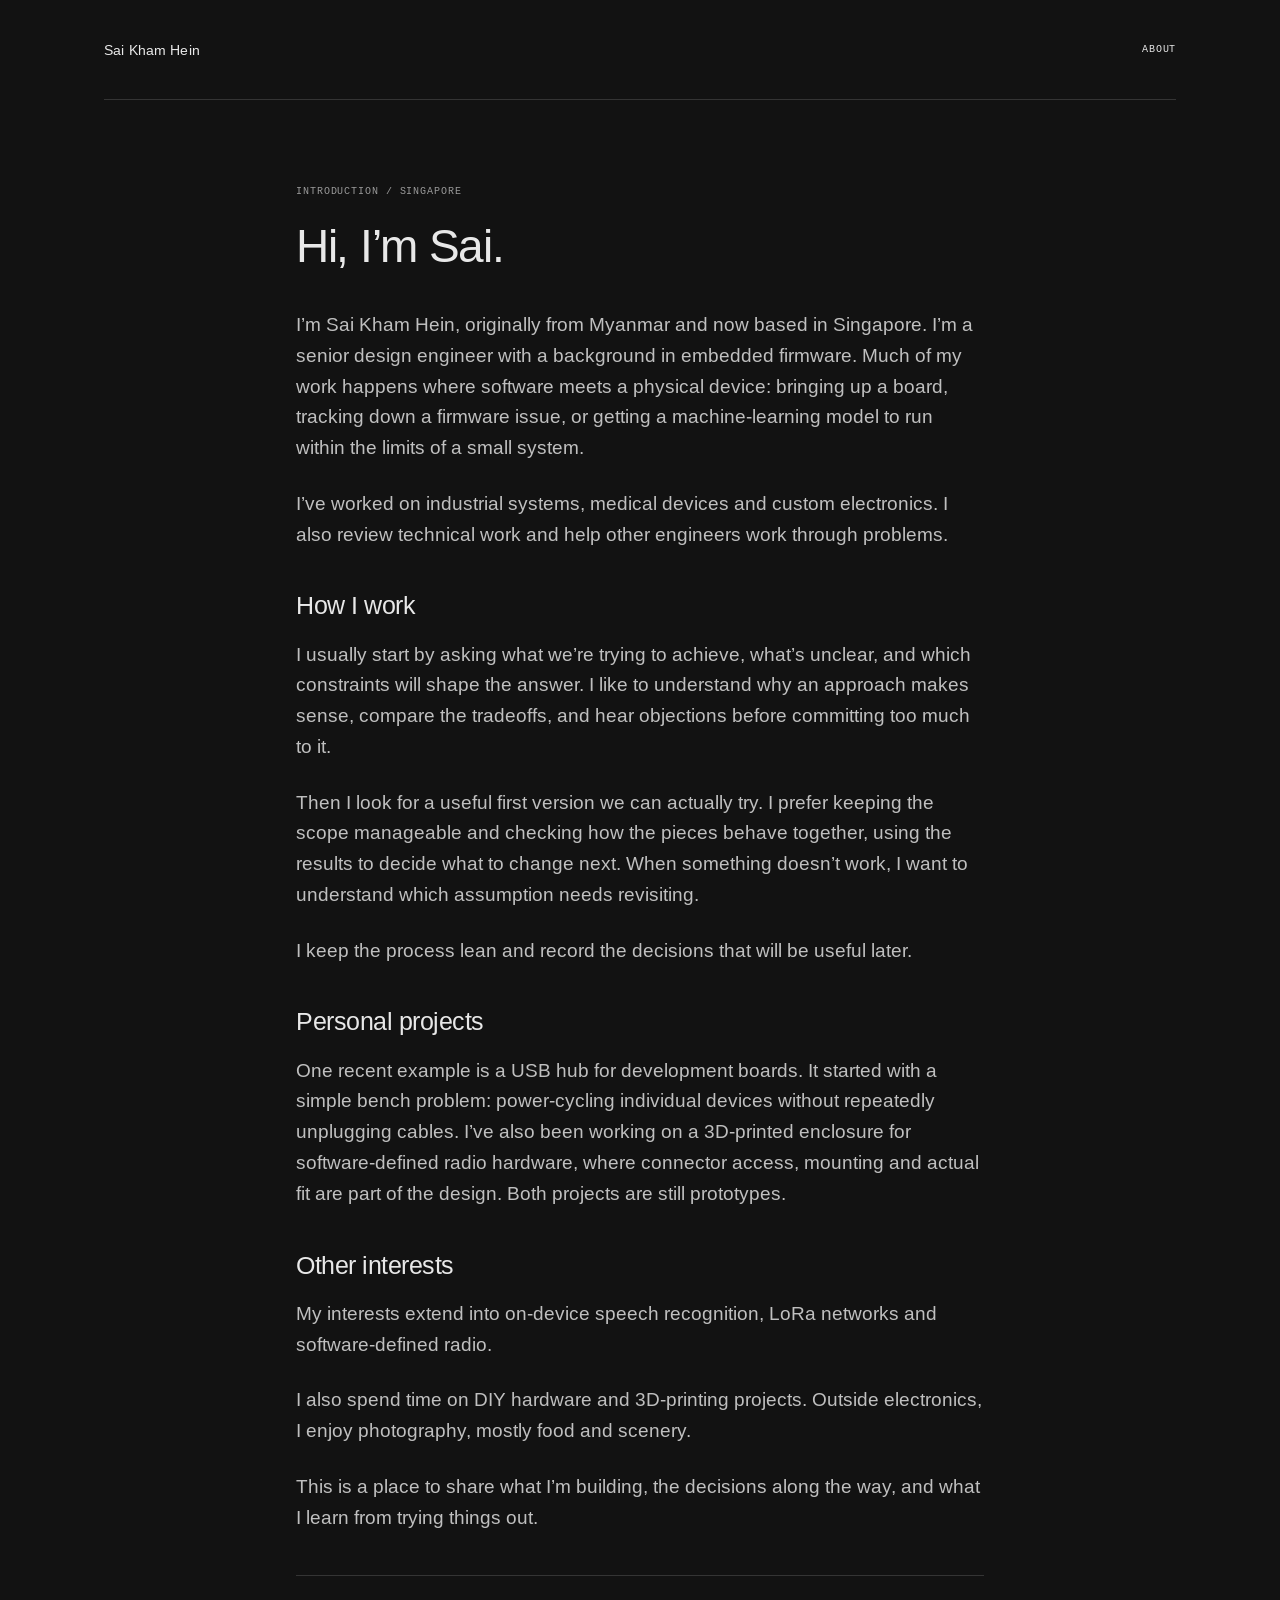
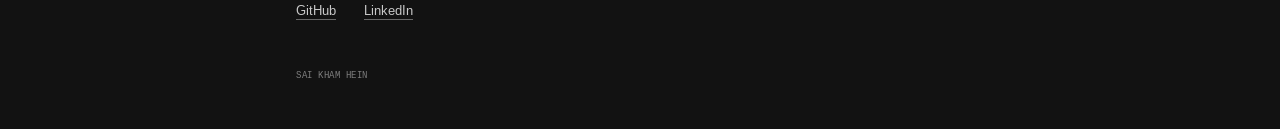
==== index.html @ 7e3204f0 "Publish reviewed personal introduction" ====
<!doctype html>
<html lang="en">
<head>
<meta charset="utf-8">
<meta name="viewport" content="width=device-width, initial-scale=1">
<meta name="color-scheme" content="dark">
<meta name="description" content="Sai Kham Hein is a senior design engineer based in Singapore, working across hardware, embedded firmware and Edge AI.">
<title>Sai Kham Hein · About</title>
<link rel="stylesheet" href="./styles.css">
</head>
<body>
<a class="skip-link" href="#about">Skip to introduction</a>
<header class="site-header">
  <a class="name" href="./">Sai Kham Hein</a>
  <nav aria-label="Main navigation"><a class="current" href="#about" aria-current="page">About</a></nav>
</header>
<main id="about" tabindex="-1">
  <article aria-labelledby="intro-title">
    <div class="meta">Introduction / Singapore</div>
    <h1 id="intro-title">Hi, I’m Sai.</h1>
    <p>I’m Sai Kham Hein, originally from Myanmar and now based in Singapore. I’m a senior design engineer with a background in embedded firmware. Much of my work happens where software meets a physical device: bringing up a board, tracking down a firmware issue, or getting a machine-learning model to run within the limits of a small system.</p>
    <p>I’ve worked on industrial systems, medical devices and custom electronics. I also review technical work and help other engineers work through problems.</p>
    <h2>How I work</h2>
    <p>I usually start by asking what we’re trying to achieve, what’s unclear, and which constraints will shape the answer. I like to understand why an approach makes sense, compare the tradeoffs, and hear objections before committing too much to it.</p>
<p>Then I look for a useful first version we can actually try. I prefer keeping the scope manageable and checking how the pieces behave together, using the results to decide what to change next. When something doesn’t work, I want to understand which assumption needs revisiting.</p>
<p>I keep the process lean and record the decisions that will be useful later.</p>
    <h2>Personal projects</h2>
    <p>One recent example is a USB hub for development boards. It started with a simple bench problem: power-cycling individual devices without repeatedly unplugging cables. I’ve also been working on a 3D-printed enclosure for software-defined radio hardware, where connector access, mounting and actual fit are part of the design. Both projects are still prototypes.</p>
    <h2>Other interests</h2>
    <p>My interests extend into on-device speech recognition, LoRa networks and software-defined radio.</p>
    <p>I also spend time on DIY hardware and 3D-printing projects. Outside electronics, I enjoy photography, mostly food and scenery.</p>
    <p>This is a place to share what I’m building, the decisions along the way, and what I learn from trying things out.</p>

    <footer class="article-footer">
      <nav class="links" aria-label="Find Sai online">
        <a href="https://github.com/saikhamhein">GitHub</a>
        <a href="https://www.linkedin.com/in/sai-kham-hein-118b35216/">LinkedIn</a>
      </nav>
      <div class="end">Sai Kham Hein</div>
    </footer>
  </article>
</main>
</body>
</html>
---- styles.css ----
@font-face {
  font-family: "Reading";
  src: url("./assets/fonts/LiberationSans-Regular.ttf") format("truetype");
  font-style: normal;
  font-weight: 400;
  font-display: swap;
}
@font-face {
  font-family: "Note";
  src: url("./assets/fonts/LiberationMono-Regular.ttf") format("truetype");
  font-style: normal;
  font-weight: 400;
  font-display: swap;
}
:root {
  color-scheme: dark;
  --background: #121212;
  --heading: #e8e8e8;
  --body: #bfbfbf;
  --metadata: #9b9b9b;
  --rule: #343434;
  --link: #c9c9c9;
  --underline: #686868;
  --footer: #808080;
}
* { box-sizing: border-box; }
html { margin: 0; scroll-padding-top: 24px; }
body {
  margin: 0;
  background: var(--background);
  color: var(--heading);
  font-family: "Reading", Arial, Helvetica, sans-serif;
  -webkit-text-size-adjust: 100%;
}
a { color: inherit; }
a:focus-visible { outline: 2px solid var(--heading); outline-offset: 6px; }
a:hover { color: #fff; }
::selection { background: #dedede; color: #121212; }
.skip-link {
  position: absolute;
  top: -80px;
  left: 24px;
  z-index: 2;
  padding: 12px 16px;
  background: var(--heading);
  color: var(--background);
}
.skip-link:focus { top: 12px; color: var(--background); }
.site-header {
  min-height: 100px;
  margin: 0 auto;
  max-width: 1232px;
  width: calc(100% - 208px);
  display: flex;
  justify-content: space-between;
  align-items: center;
  gap: 24px;
  border-bottom: 1px solid var(--rule);
}
.name { display: inline-flex; align-items: center; min-height: 44px; font-size: 14px; letter-spacing: .01em; text-decoration: none; }
.site-header nav a {
  display: inline-flex;
  align-items: center;
  min-height: 44px;
  font: 10px "Note", "Courier New", monospace;
  letter-spacing: .075em;
  text-transform: uppercase;
  text-decoration: none;
}
main { width: min(688px, calc(100% - 48px)); margin: 86px auto 0; }
main:focus { outline: none; }
.meta {
  font: 10px "Note", "Courier New", monospace;
  letter-spacing: .09em;
  color: var(--metadata);
  margin-bottom: 24px;
  text-transform: uppercase;
}
h1 {
  font-size: 46px;
  font-weight: 400;
  letter-spacing: -.028em;
  line-height: 1.13;
  margin: 0 0 37px;
}
h2 { font-size: 25px; font-weight: 400; letter-spacing: -.02em; line-height: 1.25; margin: 40px 0 18px; }
p { font-size: 19px; line-height: 1.62; margin: 0 0 25px; color: var(--body); }
.links {
  margin-top: 42px;
  padding-top: 12px;
  border-top: 1px solid var(--rule);
  display: flex;
  flex-wrap: wrap;
  gap: 0 28px;
  font-size: 13px;
}
.links a {
  display: inline-flex;
  align-items: center;
  min-height: 44px;
  color: var(--link);
  text-decoration: underline;
  text-underline-offset: 4px;
  text-decoration-color: var(--underline);
}
.links a:hover { color: #fff; text-decoration-color: currentColor; }
.end {
  font: 9px "Note", "Courier New", monospace;
  letter-spacing: .06em;
  color: var(--footer);
  margin-top: 39px;
  margin-bottom: 48px;
  text-transform: uppercase;
}
@media (max-width: 760px) {
  .site-header { width: calc(100% - 48px); min-height: 79px; }
  .name { font-size: 12px; }
  .site-header nav a { font-size: 9px; }
  main { margin-top: 45px; }
  .meta { font-size: 9px; margin-bottom: 20px; }
  h1 { font-size: 34px; margin-bottom: 28px; }
  h2 { font-size: 22px; margin-top: 34px; margin-bottom: 16px; }
  p { font-size: 16px; line-height: 1.63; margin-bottom: 23px; }
  .links { margin-top: 33px; font-size: 12px; }
  .end { font-size: 8px; margin-top: 27px; margin-bottom: 40px; }
}
@media (prefers-reduced-motion: reduce) {
  html { scroll-behavior: auto; }
}
@media print {
  :root { color-scheme: light; --background: #fff; --heading: #111; --body: #222; --metadata: #555; --rule: #bbb; --link: #222; --underline: #666; --footer: #555; }
  .skip-link, .site-header nav { display: none; }
  .site-header { min-height: 60px; width: 100%; }
  main { width: 100%; margin-top: 32px; }
  p { orphans: 3; widows: 3; }
}
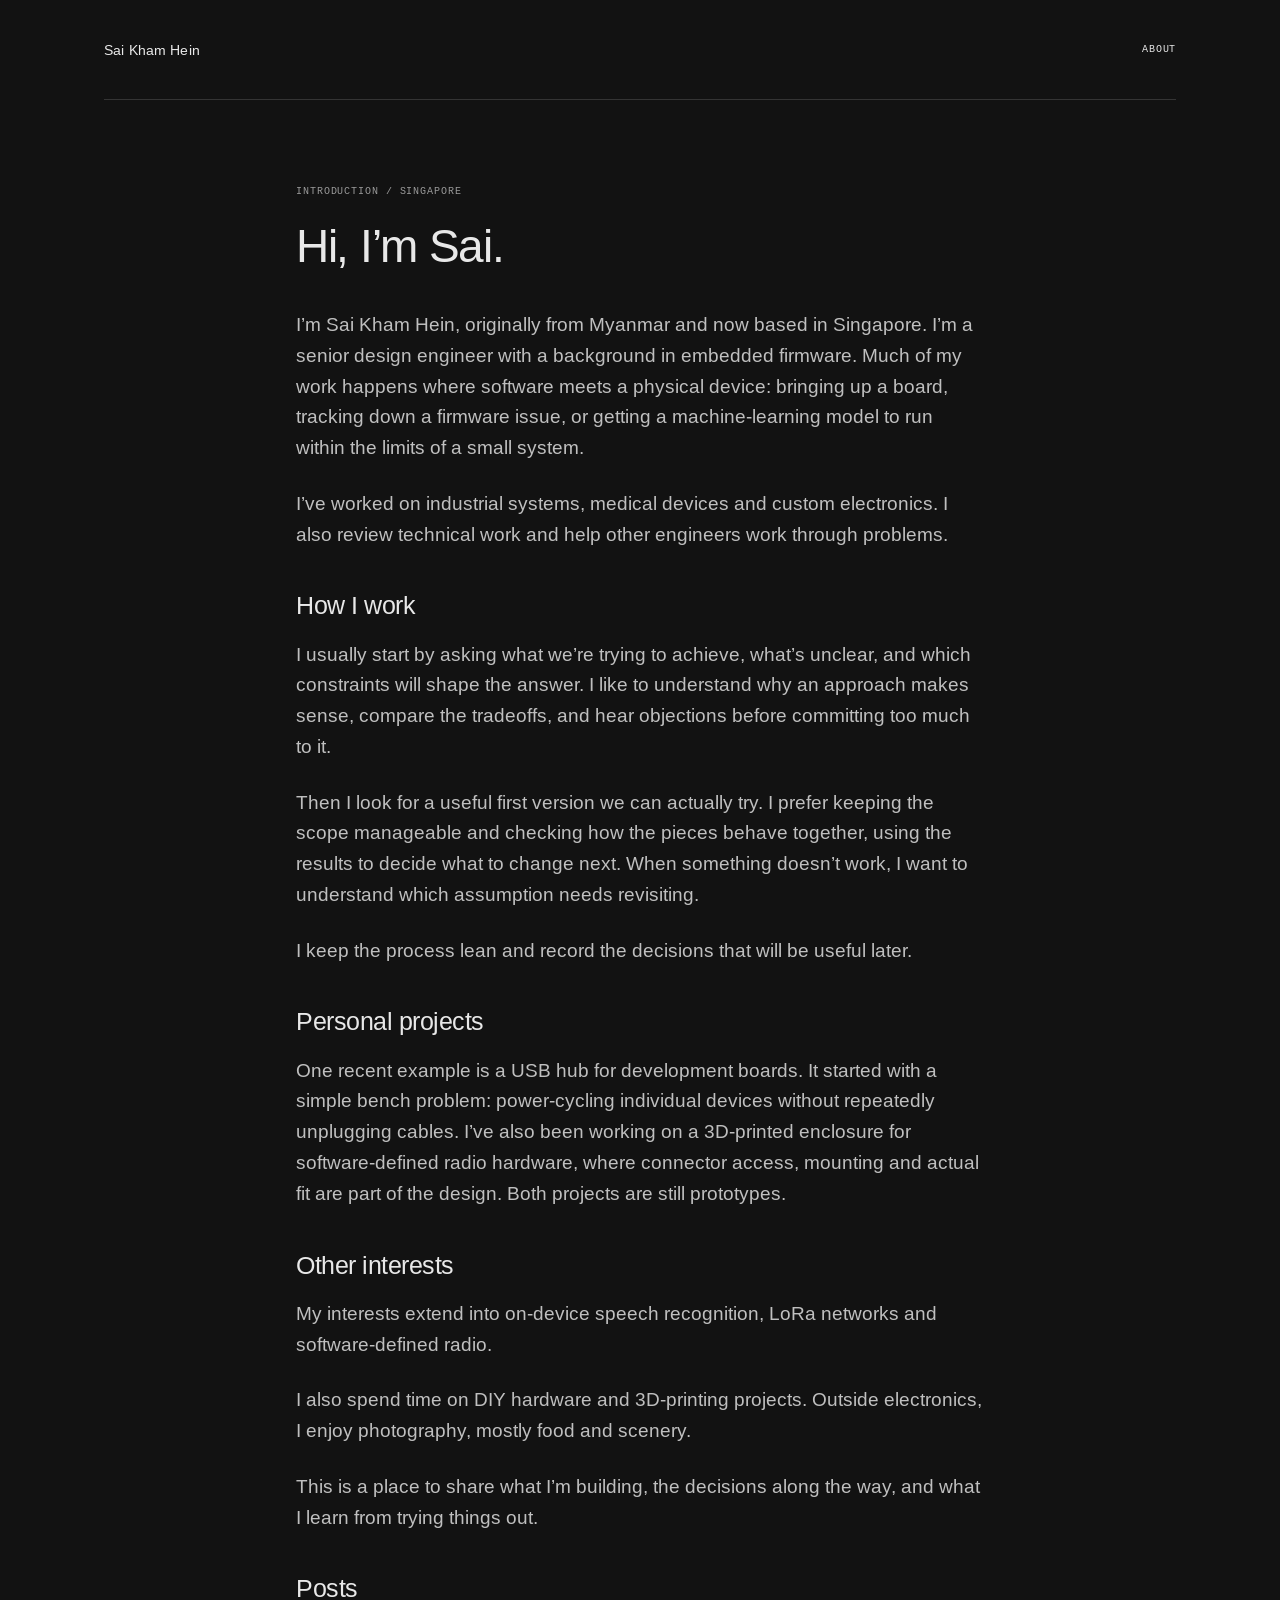
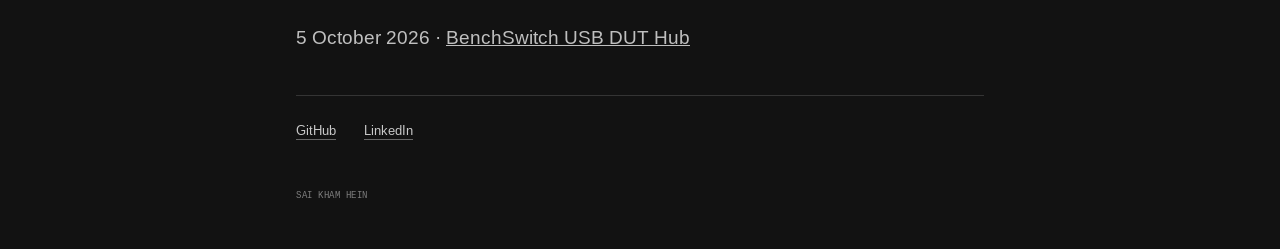
==== commit 4468f451: "Publish BenchSwitch article and link it from the homepage" ====
--- a/index.html
+++ b/index.html
@@ -31,6 +31,11 @@
     <p>I also spend time on DIY hardware and 3D-printing projects. Outside electronics, I enjoy photography, mostly food and scenery.</p>
     <p>This is a place to share what I’m building, the decisions along the way, and what I learn from trying things out.</p>
 
+    <section class="posts" aria-labelledby="posts-title">
+      <h2 id="posts-title">Posts</h2>
+      <p><time datetime="2026-10-05">5 October 2026</time> · <a href="./posts/benchswitch-usb-dut-hub/">BenchSwitch USB DUT Hub</a></p>
+    </section>
+
     <footer class="article-footer">
       <nav class="links" aria-label="Find Sai online">
         <a href="https://github.com/saikhamhein">GitHub</a>
@@ -42,3 +47,4 @@
 </main>
 </body>
 </html>
+
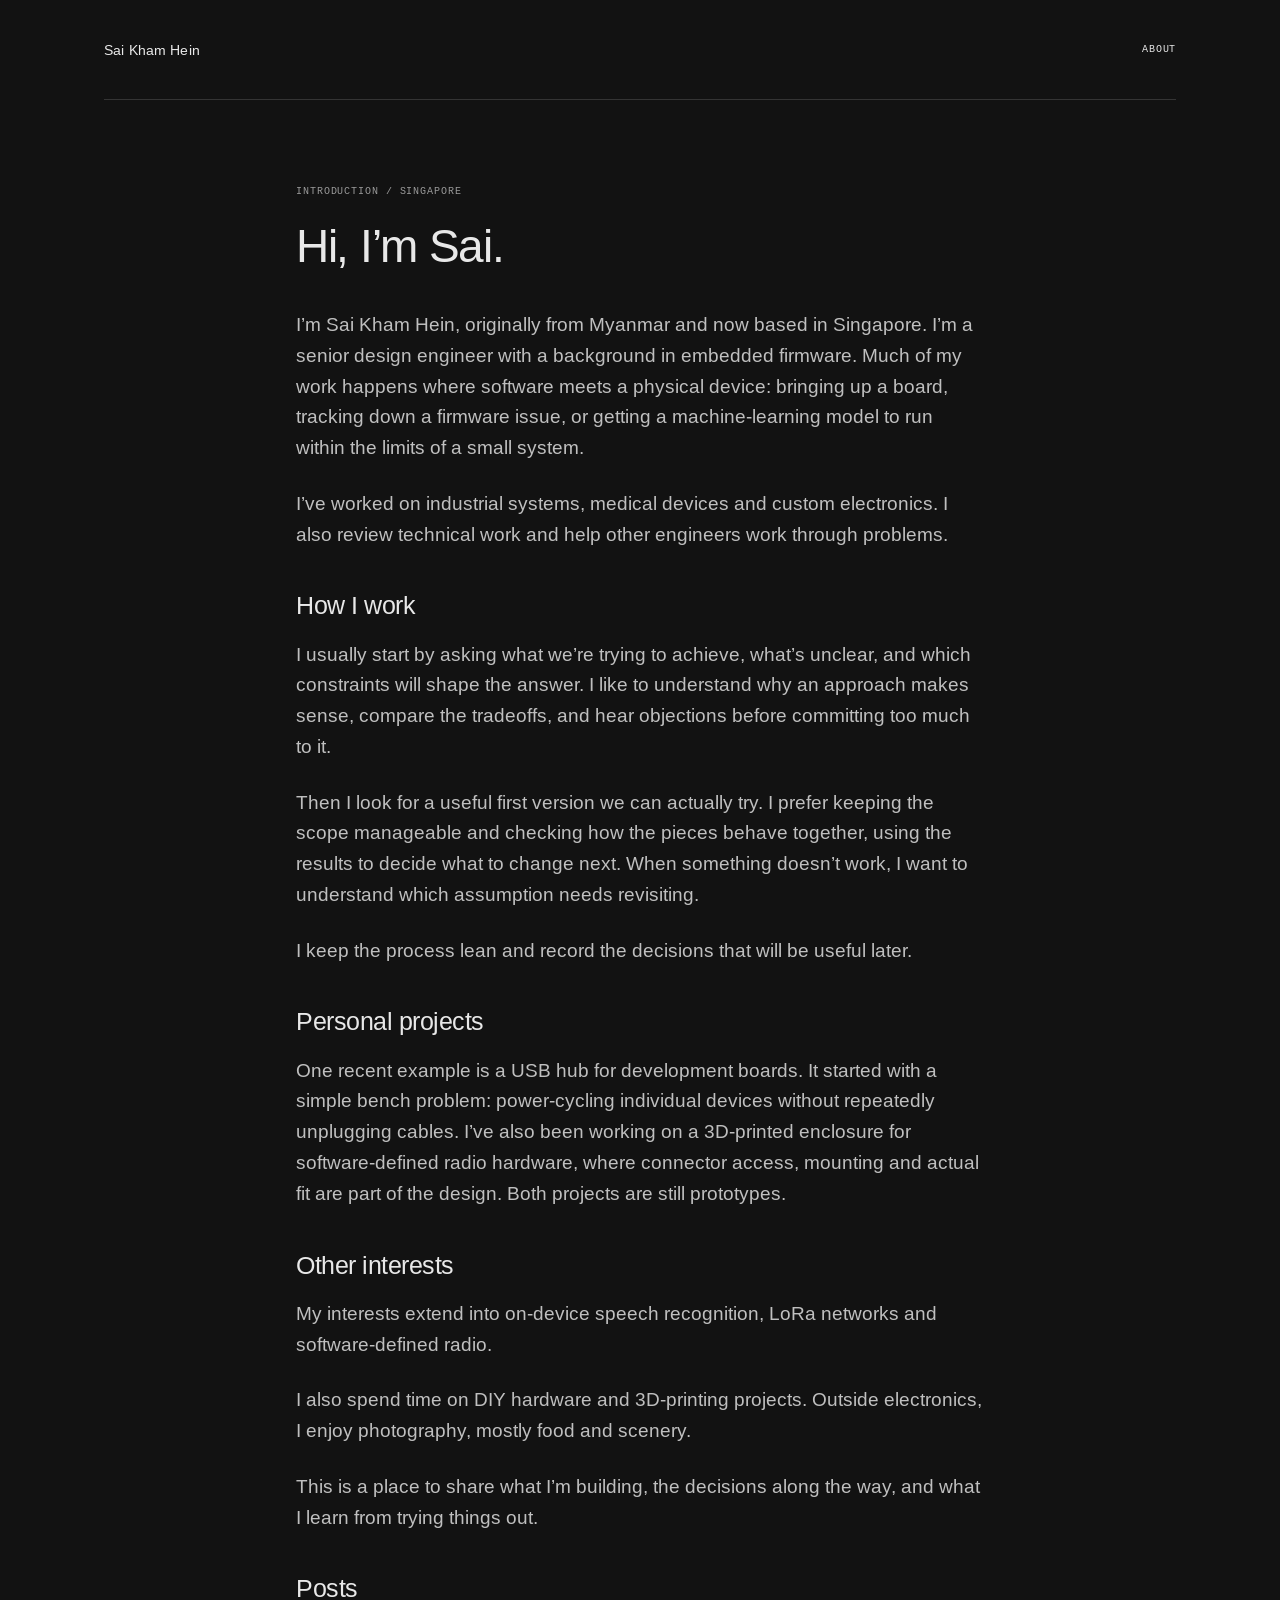
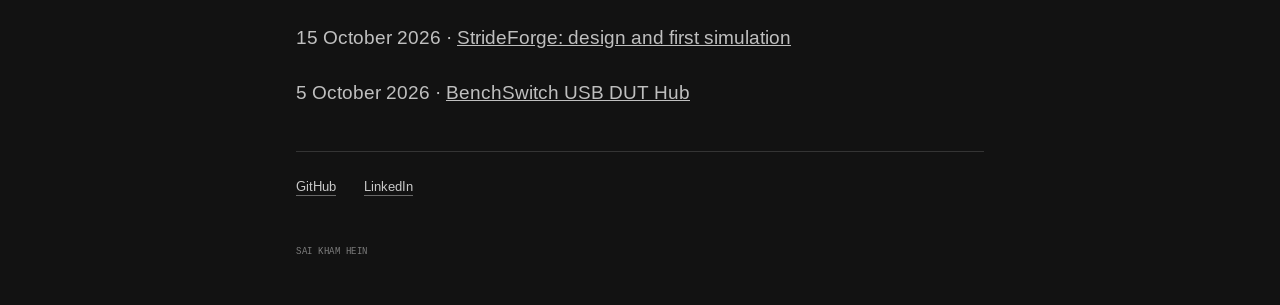
==== commit 457b6103: "Add StrideForge design and simulation progress post" ====
--- a/index.html
+++ b/index.html
@@ -33,6 +33,7 @@
 
     <section class="posts" aria-labelledby="posts-title">
       <h2 id="posts-title">Posts</h2>
+      <p><time datetime="2026-10-15">15 October 2026</time> · <a href="./posts/strideforge/">StrideForge: design and first simulation</a></p>
       <p><time datetime="2026-10-05">5 October 2026</time> · <a href="./posts/benchswitch-usb-dut-hub/">BenchSwitch USB DUT Hub</a></p>
     </section>
 
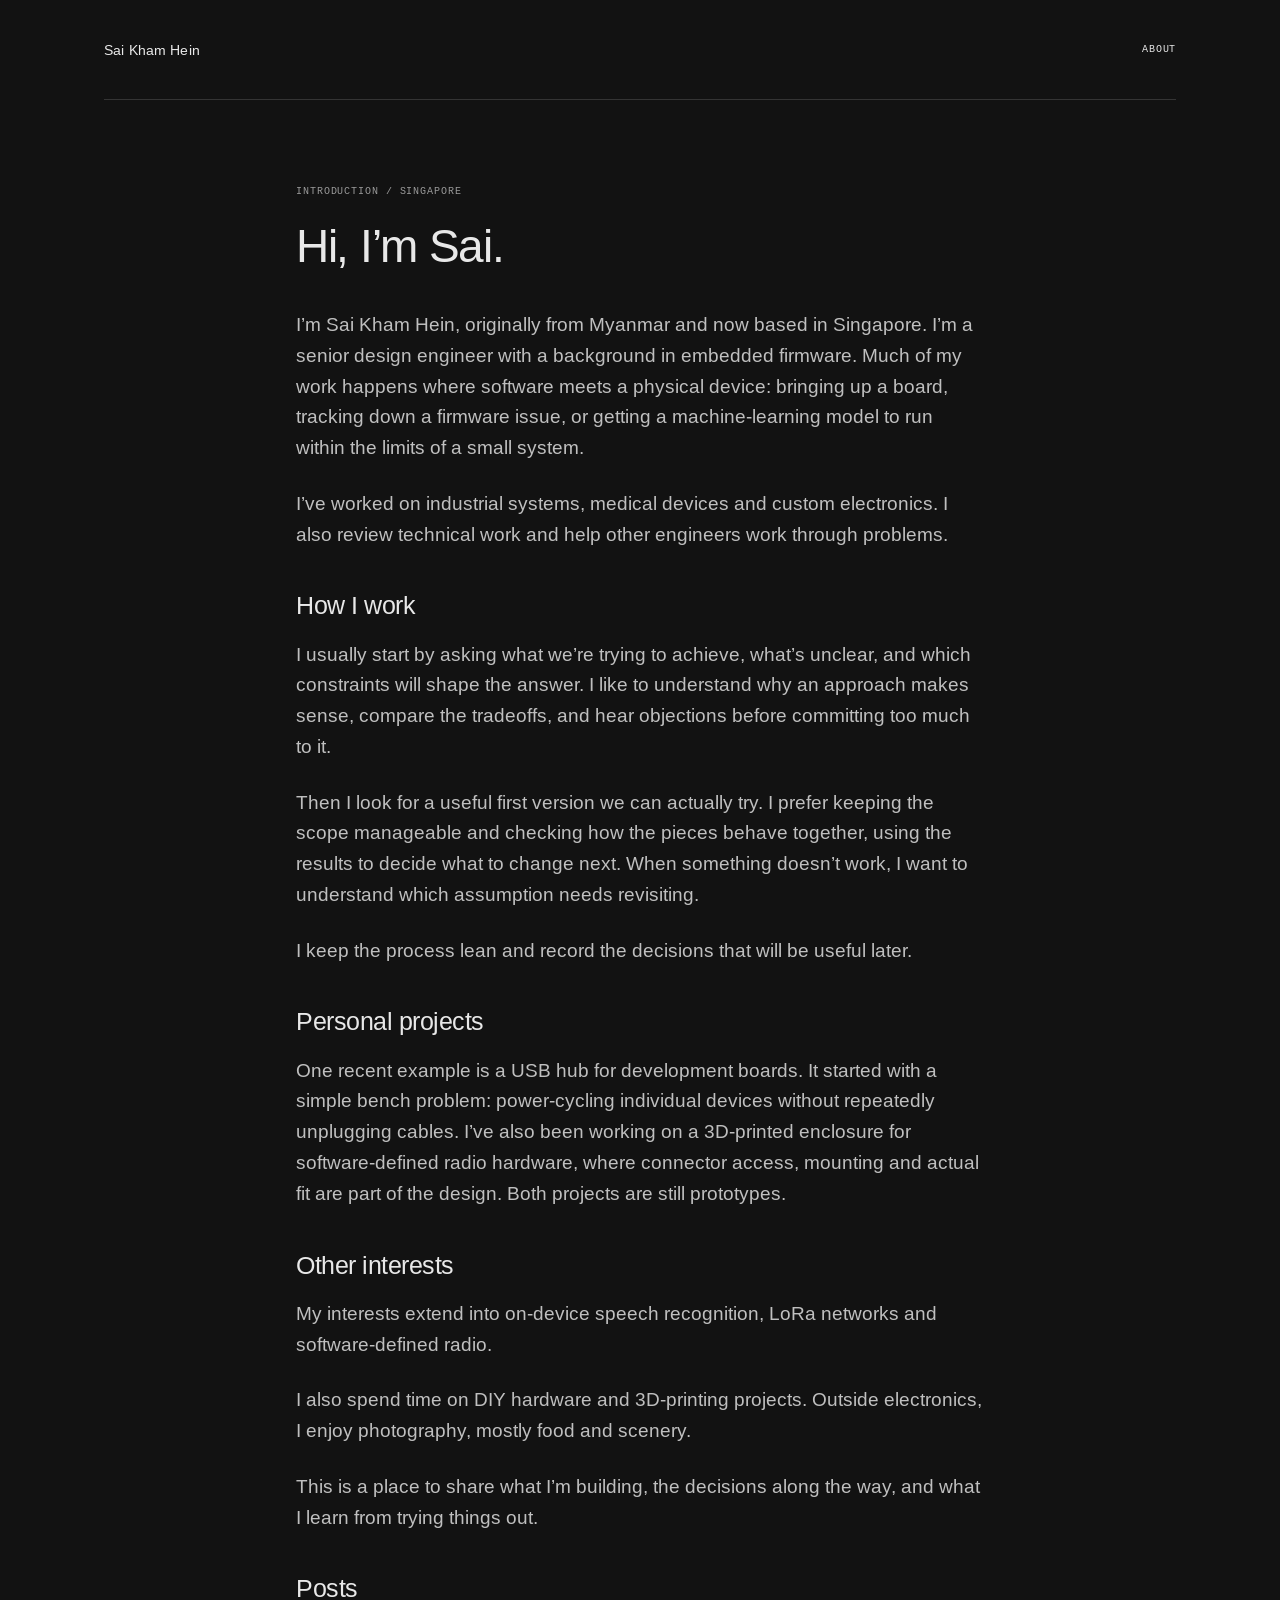
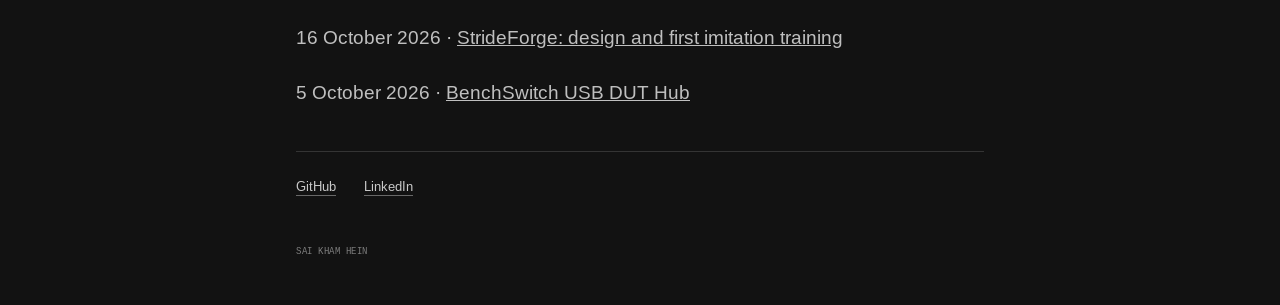
==== commit 91177150: "Update StrideForge with first imitation run and video" ====
--- a/index.html
+++ b/index.html
@@ -33,7 +33,7 @@
 
     <section class="posts" aria-labelledby="posts-title">
       <h2 id="posts-title">Posts</h2>
-      <p><time datetime="2026-10-15">15 October 2026</time> · <a href="./posts/strideforge/">StrideForge: design and first simulation</a></p>
+      <p><time datetime="2026-10-16">16 October 2026</time> · <a href="./posts/strideforge/">StrideForge: design and first imitation training</a></p>
       <p><time datetime="2026-10-05">5 October 2026</time> · <a href="./posts/benchswitch-usb-dut-hub/">BenchSwitch USB DUT Hub</a></p>
     </section>
 
